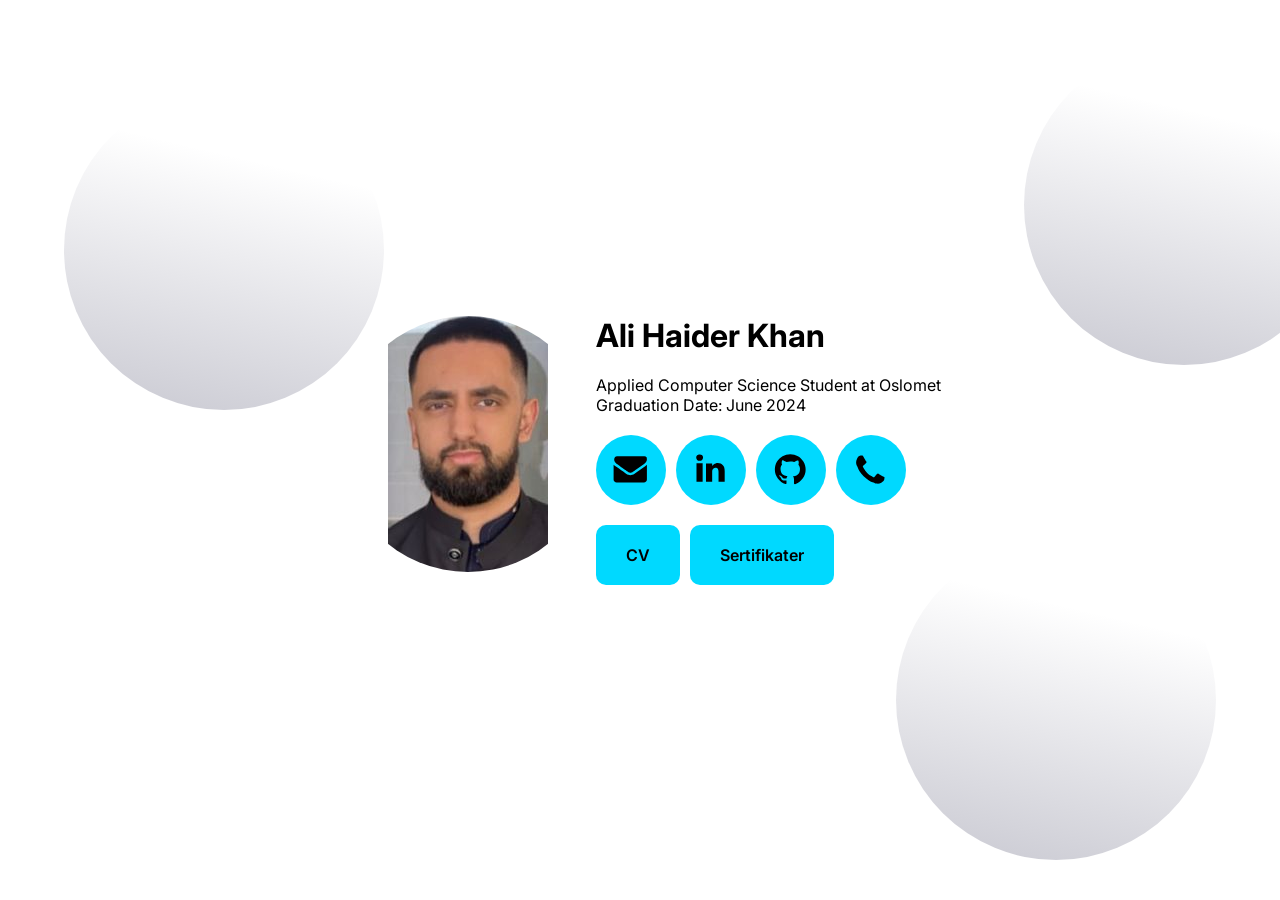
==== index.html @ 6260132c "." ====
<!DOCTYPE html>
<html lang="en">
  <head>
    <meta charset="UTF-8" />
    <meta http-equiv="X-UA-Compatible" content="IE=edge" />
    <meta name="viewport" content="width=device-width, initial-scale=1.0" />
    <title>Portfolio</title>
    <link rel="stylesheet" href="style.css" />
  </head>
  <body>
    <svg
      xmlns="http://www.w3.org/2000/svg"
      version="1.1"
      xmlns:xlink="http://www.w3.org/1999/xlink"
      viewBox="0 0 40 40"
      display="none"
      width="0"
      height="0"
    >
      <symbol id="icon-90a" viewBox="0 0 40 40">
        <path
          d="M37.3,15.3v15.3c0,0.8-0.3,1.6-0.9,2.2c-0.6,0.6-1.4,0.9-2.2,0.9H5.8c-0.8,0-1.6-0.3-2.2-0.9s-0.9-1.4-0.9-2.2V15.3 c0.5,0.6,1.2,1.1,2,1.7c4.7,3.1,7.9,5.4,9.6,6.7c0.7,0.5,1.4,0.9,1.8,1.2c0.4,0.3,1,0.6,1.9,0.9c0.7,0.3,1.5,0.5,2.1,0.5l0,0 c0.6,0,1.4-0.2,2.1-0.5c0.7-0.3,1.4-0.6,1.9-0.9c0.4-0.3,1-0.7,1.8-1.2c2.2-1.6,5.4-3.8,9.6-6.7C36.1,16.5,36.7,15.9,37.3,15.3 L37.3,15.3z M37.3,9.6c0,1-0.3,2-0.9,2.9c-0.6,0.9-1.5,1.8-2.4,2.4c-4.9,3.3-7.9,5.4-9,6.2c-0.1,0.1-0.4,0.3-0.8,0.6 c-0.4,0.3-0.7,0.5-1,0.7c-0.3,0.2-0.6,0.4-1,0.6c-0.4,0.2-0.7,0.4-1.1,0.5c-0.4,0.1-0.6,0.2-0.9,0.2l0,0c-0.3,0-0.6-0.1-0.9-0.2 c-0.3-0.1-0.7-0.3-1.1-0.5c-0.4-0.2-0.7-0.4-1-0.6c-0.3-0.2-0.6-0.4-1-0.7c-0.4-0.3-0.7-0.5-0.8-0.6c-1.1-0.8-2.8-2-5.1-3.5 c-2.3-1.6-3.3-2.4-3.7-2.7c-0.8-0.5-1.6-1.2-2.3-2.2s-1-1.9-1-2.6c0-1,0.3-1.9,0.8-2.5c0.5-0.6,1.2-1,2.3-1h28.4 c0.8,0,1.6,0.3,2.2,0.9C37.1,8.1,37.3,8.8,37.3,9.6L37.3,9.6z"
        ></path>
      </symbol>
      <symbol id="icon-904" viewBox="0 0 40 40">
        <path
          d="M34.8,28.8c0,0.4-0.1,0.8-0.2,1.5c-0.1,0.6-0.2,1.1-0.5,1.4c-0.4,0.7-1.2,1.4-2.6,2.2C30.2,34.7,29,35,27.7,35 c-0.4,0-0.7,0-1.1-0.1c-0.4,0-0.7-0.1-1.2-0.2c-0.5-0.1-0.8-0.2-0.9-0.4c-0.2-0.1-0.6-0.2-1.2-0.5c-0.6-0.2-0.9-0.4-1.1-0.4 c-1.4-0.5-2.6-1.1-3.6-1.8c-1.8-1.1-3.6-2.6-5.5-4.4c-1.9-1.9-3.4-3.7-4.4-5.5C8,20.8,7.4,19.5,7,18.2c0-0.1-0.1-0.5-0.4-1.1 C6.4,16.5,6,16.2,6,16c-0.1-0.2-0.2-0.6-0.4-0.9c-0.1-0.5-0.2-0.8-0.2-1.2s-0.1-0.7-0.1-1.1c0-1.3,0.4-2.6,1.1-3.9 c0.8-1.5,1.5-2.5,2.2-2.7C9,6.1,9.4,5.9,10,5.8c0.6-0.1,1.1-0.2,1.5-0.2c0.2,0,0.4,0,0.5,0.1c0.2,0.1,0.6,0.6,1.1,1.5 c0.1,0.2,0.4,0.6,0.6,1.2c0.2,0.5,0.5,0.9,0.7,1.3c0.2,0.4,0.5,0.8,0.7,1.2c0,0,0.1,0.2,0.4,0.5c0.2,0.2,0.4,0.6,0.5,0.7 c0.1,0.2,0.1,0.4,0.1,0.6c0,0.2-0.2,0.6-0.6,1.1c-0.4,0.5-0.8,0.8-1.3,1.2s-0.9,0.7-1.3,1.1c-0.4,0.4-0.6,0.7-0.6,0.9 c0,0.1,0,0.2,0.1,0.5c0.1,0.2,0.1,0.4,0.2,0.5c0,0.1,0.1,0.2,0.4,0.5c0.1,0.2,0.2,0.4,0.2,0.4c1.1,1.9,2.2,3.5,3.6,4.9 c1.4,1.4,3,2.6,4.9,3.6c0,0,0.1,0.1,0.4,0.2c0.2,0.1,0.4,0.2,0.5,0.4c0.1,0,0.2,0.1,0.5,0.2c0.2,0.1,0.4,0.1,0.5,0.1 c0.2,0,0.6-0.2,0.9-0.6c0.4-0.4,0.7-0.8,1.1-1.3c0.4-0.5,0.7-0.9,1.2-1.3c0.5-0.4,0.8-0.6,1.1-0.6c0.2,0,0.4,0,0.6,0.1 c0.2,0.1,0.5,0.2,0.7,0.5c0.4,0.2,0.5,0.4,0.5,0.4c0.4,0.2,0.7,0.5,1.2,0.7c0.4,0.2,0.8,0.5,1.3,0.7c0.5,0.2,0.8,0.5,1.2,0.6 c0.9,0.5,1.5,0.8,1.6,1.1C34.8,28.5,34.8,28.6,34.8,28.8L34.8,28.8z"
        ></path>
      </symbol>
      <symbol id="icon-906" viewBox="0 0 40 40">
        <path
          d="M27.2,4.7v4.9h-2.9c-1.1,0-1.8,0.2-2.1,0.6c-0.4,0.5-0.6,1.1-0.6,2v3.5H27l-0.7,5.4h-4.7v14H16v-14h-4.7v-5.4H16v-4.1 c0-2.3,0.6-4.1,1.9-5.3s2.9-1.9,5.2-1.9C24.8,4.4,26.2,4.5,27.2,4.7L27.2,4.7z"
        ></path>
      </symbol>
      <symbol id="icon-907" viewBox="0 0 40 40">
        <path
          d="M36,20.3c0,3.5-1,6.6-3.1,9.4c-2,2.8-4.7,4.7-7.9,5.8c-0.4,0.1-0.6,0-0.8-0.1c-0.2-0.2-0.3-0.4-0.3-0.6v-4.4 c0-1.3-0.4-2.3-1.1-3c0.8-0.1,1.5-0.2,2.1-0.4c0.6-0.2,1.3-0.4,2-0.8c0.7-0.4,1.2-0.8,1.7-1.4c0.5-0.5,0.8-1.3,1.1-2.2 s0.4-2,0.4-3.1c0-1.7-0.5-3.1-1.6-4.3c0.5-1.3,0.5-2.7-0.2-4.2c-0.4-0.1-1,0-1.7,0.2c-0.7,0.3-1.4,0.6-1.9,0.9L24,12.5 c-1.3-0.4-2.6-0.5-4-0.5s-2.7,0.2-4,0.5c-0.2-0.2-0.5-0.3-0.9-0.6c-0.4-0.2-0.9-0.5-1.7-0.8c-0.8-0.3-1.4-0.4-1.8-0.3 c-0.6,1.6-0.7,3-0.1,4.2c-1.1,1.2-1.6,2.6-1.6,4.3c0,1.2,0.1,2.2,0.4,3.1s0.6,1.6,1.1,2.2s1,1,1.7,1.4c0.7,0.4,1.3,0.6,2,0.8 c0.6,0.2,1.3,0.3,2.1,0.4c-0.6,0.5-0.9,1.2-1,2.1c-0.3,0.1-0.6,0.2-0.9,0.3c-0.3,0.1-0.7,0.1-1.2,0.1c-0.5,0-0.9-0.1-1.4-0.4 c-0.5-0.3-0.8-0.7-1.2-1.3c-0.3-0.4-0.6-0.8-1-1.1c-0.4-0.3-0.8-0.4-1-0.5L9,26.5c-0.3,0-0.5,0-0.6,0.1c-0.1,0.1-0.1,0.1-0.1,0.2 c0,0.1,0.1,0.2,0.2,0.3c0.1,0.1,0.2,0.2,0.3,0.2l0.1,0.1c0.3,0.1,0.6,0.4,0.9,0.8s0.5,0.7,0.7,1.1l0.2,0.5c0.2,0.5,0.5,1,0.9,1.3 c0.4,0.3,0.9,0.5,1.4,0.6c0.5,0.1,1,0.1,1.4,0.1c0.5,0,0.9,0,1.2-0.1l0.5-0.1c0,0.5,0,1.1,0,1.9c0,0.7,0,1.1,0,1.1 c0,0.2-0.1,0.5-0.3,0.6c-0.2,0.2-0.5,0.2-0.8,0.1c-3.2-1.1-5.8-3-7.9-5.8S4,23.8,4,20.3c0-2.9,0.7-5.6,2.1-8S9.5,7.8,12,6.4 s5.1-2.1,8-2.1s5.6,0.7,8,2.1s4.4,3.4,5.8,5.8S36,17.4,36,20.3L36,20.3z"
        ></path>
      </symbol>
      <symbol id="icon-90b" viewBox="0 0 40 40">
        <path
          d="M12.1,13.8v19.1H5.7V13.8C5.7,13.8,12.1,13.8,12.1,13.8z M12.5,7.9c0,0.9-0.3,1.7-1,2.4c-0.7,0.6-1.5,0.9-2.6,0.9h0 c-1.1,0-1.9-0.3-2.5-0.9c-0.6-0.6-1-1.4-1-2.4c0-1,0.3-1.7,1-2.4S7.9,4.6,9,4.6s1.9,0.3,2.6,0.9S12.5,6.9,12.5,7.9z M35,22v11h-6.4 V22.7c0-1.4-0.3-2.4-0.8-3.2c-0.5-0.8-1.3-1.1-2.4-1.1c-0.8,0-1.5,0.2-2,0.7c-0.5,0.4-1,1-1.2,1.7c-0.1,0.4-0.2,0.9-0.2,1.6v10.7 h-6.4c0-5.1,0-9.3,0-12.5s0-5.1,0-5.7l0-0.9H22v2.8h0c0.3-0.4,0.5-0.8,0.8-1.1c0.3-0.3,0.6-0.6,1.1-1c0.5-0.4,1-0.6,1.7-0.8 c0.7-0.2,1.4-0.3,2.2-0.3c2.2,0,4,0.7,5.3,2.2C34.4,17,35,19.1,35,22L35,22z"
        ></path>
      </symbol>
    </svg>
    <div class="flex">
      <div class="image-container">
        <img src="ali.jpeg" />
      </div>

      <div class="info-container">
        <h1>Ali Haider Khan</h1>
        <p>
          Applied Computer Science Student at Oslomet <br />

          Graduation Date: June 2024
        </p>
        <div class="flex">
          <a href="" class="round">
            <svg>
              <use xlink:href="#icon-90a" />
            </svg>
          </a>
          <a href="" class="round">
            <svg>
              <use xlink:href="#icon-90b" />
            </svg>
          </a>
          <a href="https://github.com/AliHaider2002" target="_blank" class="round">
            <svg>
              <use xlink:href="#icon-907" />
            </svg>
          </a>
          <a href="" class="round">
            <svg>
              <use xlink:href="#icon-904" />
            </svg>
          </a>
        </div>
        <div class="flex">
          <a href="" class="button"> CV </a>
          <a href="" class="button"> Sertifikater </a>
        </div>
      </div>
    </div>

    <img class="medium-circle" src="./svgs/mediumcircle.svg" alt="" />
    <img class="medium-circle n2" src="./svgs/mediumcircle.svg" alt="" />
    <img class="medium-circle n3" src="./svgs/mediumcircle.svg" alt="" />
  </body>
</html>
---- style.css ----
@import url("https://fonts.googleapis.com/css2?family=Inter:wght@100;200;300;400;500;600;700;800;900&display=swap");

* {
  font-family: "Inter", sans-serif;
  margin: 0px;
  box-sizing: border-box;
}
html,
body {
  width: 100vw;
  height: 100vh;
  display: flex;
  justify-content: center;
  align-items: center;
}
.flex {
  display: flex;
}
.image-container {
  width: 20vw;
  height: 20vw;
  overflow: hidden;
  display: flex;
  justify-content: center;
  align-items: center;
  border-radius: 999px;
}
.info-container {
  display: flex;
  justify-content: center;
  align-items: start;
  flex-direction: column;
  gap: 20px;
}
.round {
  width: 70px;
  height: 70px;
  border-radius: 999px;
  margin-right: 10px;
  background-color: rgb(0, 217, 255);
  display: flex;
  justify-content: center;
  align-items: center;
}
.round > svg {
  height: 55%;
  width: 55%;
}
.button {
  padding: 20px 30px;
  margin-right: 10px;
  text-decoration: none;
  background-color: rgb(0, 217, 255);
  border-radius: 10px;
  color: black;
  font-weight: 600;
}
.medium-circle {
  width: 25vw;
  position: absolute;
  top: 10vh;
  left: 5vw;
}
.medium-circle.n2 {
  top: 5vh;
  left: 80vw;
}
.medium-circle.n3 {
  top: 60vh;
  left: 70vw;
}
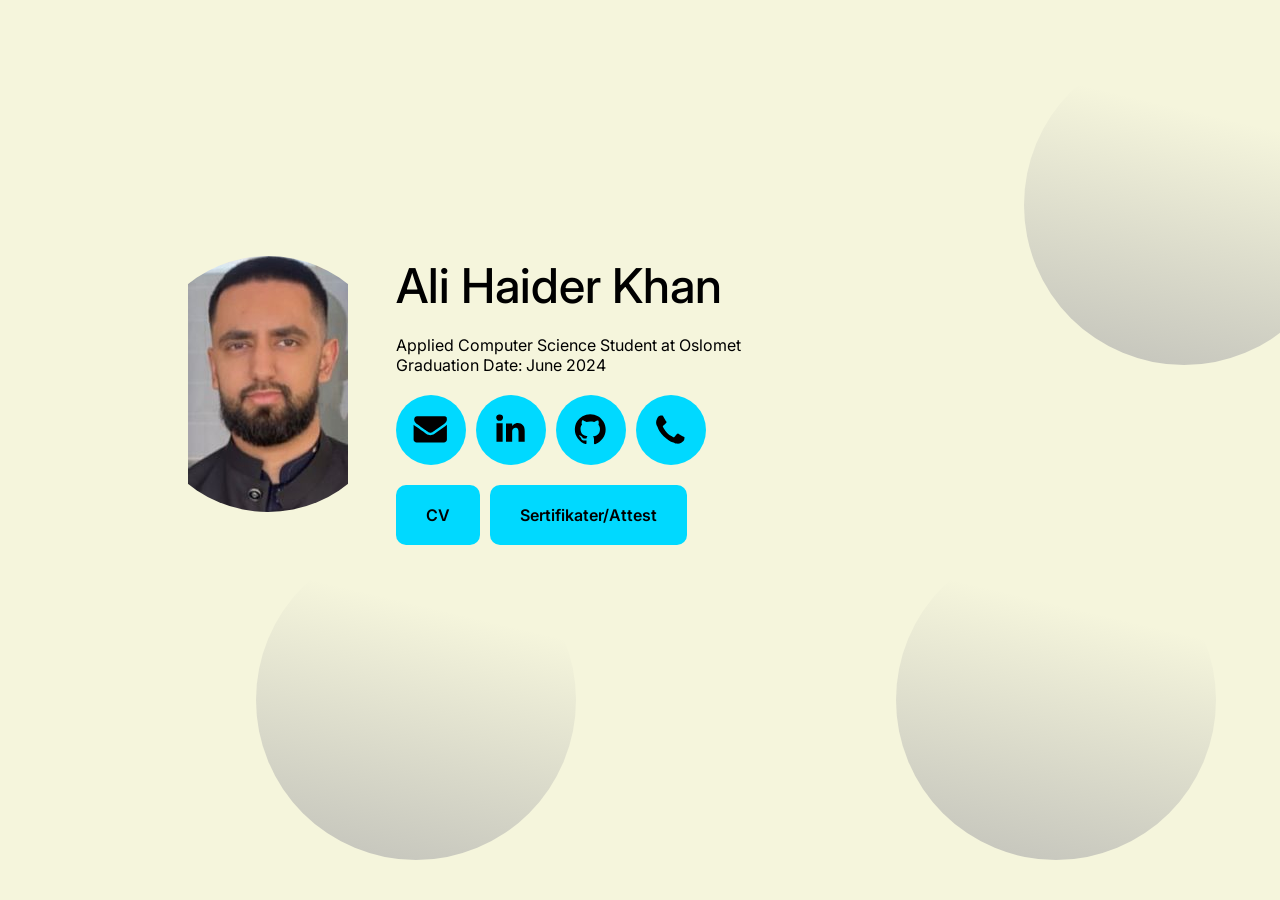
==== commit e44db782: "updating ui" ====
--- a/index.html
+++ b/index.html
@@ -56,30 +56,39 @@
           Graduation Date: June 2024
         </p>
         <div class="flex">
-          <a href="" class="round">
+          <a href="mailto:ali_786@live.no" class="round">
             <svg>
               <use xlink:href="#icon-90a" />
             </svg>
           </a>
-          <a href="" class="round">
+          <a
+            href="https://www.linkedin.com/in/ali-haider-khan-b34752223/"
+            target="_blank"
+            class="round"
+          >
             <svg>
               <use xlink:href="#icon-90b" />
             </svg>
           </a>
-          <a href="https://github.com/AliHaider2002" target="_blank" class="round">
+          <a
+            href="https://github.com/AliHaider2002"
+            target="_blank"
+            class="round"
+          >
             <svg>
               <use xlink:href="#icon-907" />
             </svg>
           </a>
-          <a href="" class="round">
+          <a href="tel:+4745919941" class="round">
             <svg>
               <use xlink:href="#icon-904" />
             </svg>
           </a>
         </div>
         <div class="flex">
-          <a href="" class="button"> CV </a>
-          <a href="" class="button"> Sertifikater </a>
+          <a href="Ali CV$$$.pdf" class="button"> CV </a>
+          <a href="attest-merged-compressed.pdf" class="button"> Sertifikater/Attest </a>
+          
         </div>
       </div>
     </div>
--- a/style.css
+++ b/style.css
@@ -4,6 +4,11 @@
   font-family: "Inter", sans-serif;
   margin: 0px;
   box-sizing: border-box;
+}
+h1 {
+  display: block;
+  font-size: 3em;
+  font-weight: 500;
 }
 html,
 body {
@@ -12,6 +17,7 @@
   display: flex;
   justify-content: center;
   align-items: center;
+  background-color: beige;
 }
 .flex {
   display: flex;
@@ -24,6 +30,8 @@
   justify-content: center;
   align-items: center;
   border-radius: 999px;
+  margin-left: 100px;
+  margin-bottom: 100px;
 }
 .info-container {
   display: flex;
@@ -31,6 +39,8 @@
   align-items: start;
   flex-direction: column;
   gap: 20px;
+  margin-right: 500px;
+  margin-bottom: 100px;
 }
 .round {
   width: 70px;
@@ -41,6 +51,7 @@
   display: flex;
   justify-content: center;
   align-items: center;
+  transition: width 1s;
 }
 .round > svg {
   height: 55%;
@@ -54,12 +65,15 @@
   border-radius: 10px;
   color: black;
   font-weight: 600;
+  transition: 800ms;
 }
+
 .medium-circle {
   width: 25vw;
   position: absolute;
-  top: 10vh;
-  left: 5vw;
+  top: 60vh;
+  left: 20vw;
+  right: 50vw;
 }
 .medium-circle.n2 {
   top: 5vh;
@@ -68,4 +82,4 @@
 .medium-circle.n3 {
   top: 60vh;
   left: 70vw;
-}+}
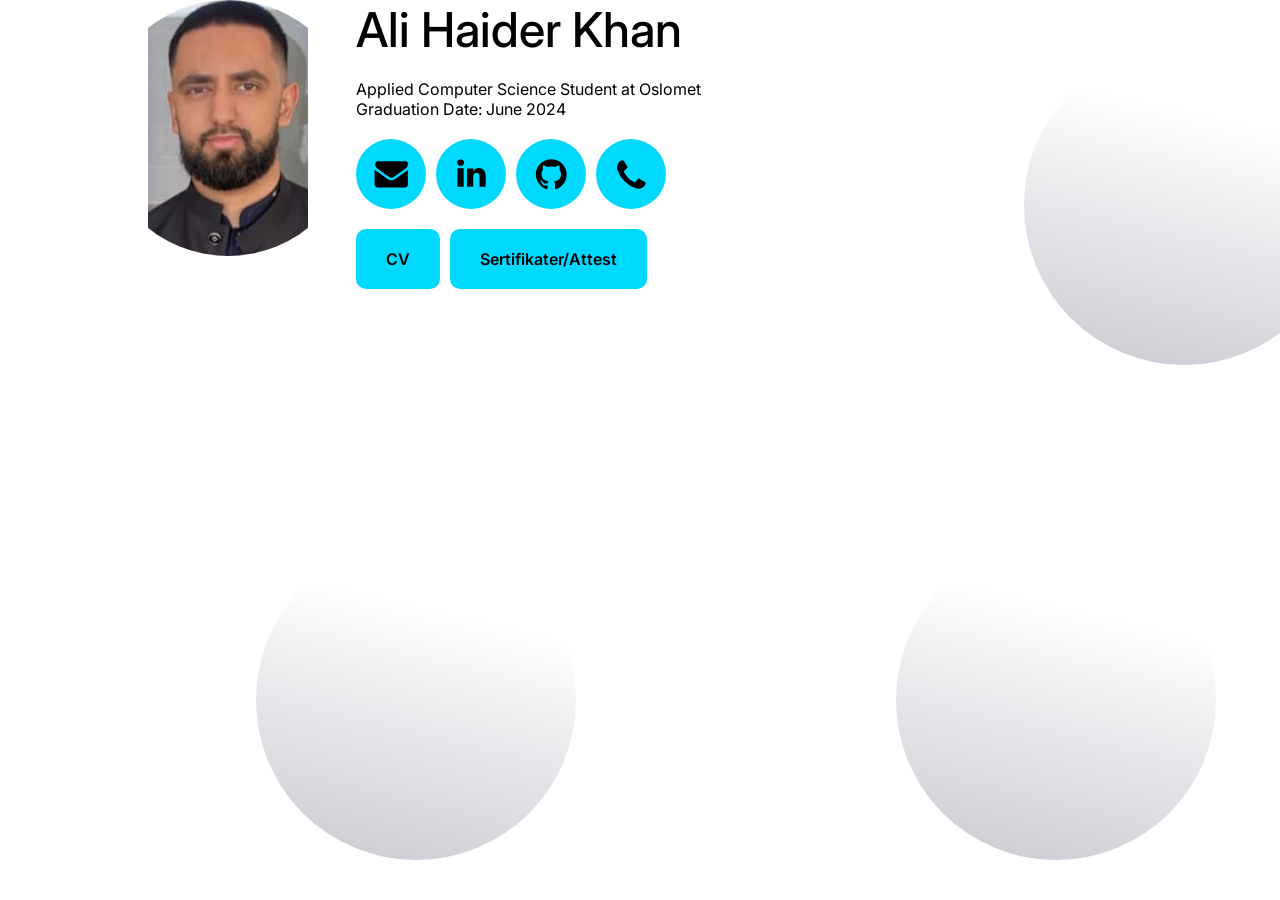
==== commit 23b62295: "Made it responsive on smaller devices" ====
--- a/index.html
+++ b/index.html
@@ -87,8 +87,9 @@
         </div>
         <div class="flex">
           <a href="Ali CV$$$.pdf" class="button"> CV </a>
-          <a href="attest-merged-compressed.pdf" class="button"> Sertifikater/Attest </a>
-          
+          <a href="attest-merged-compressed.pdf" class="button">
+            Sertifikater/Attest
+          </a>
         </div>
       </div>
     </div>
--- a/style.css
+++ b/style.css
@@ -10,6 +10,7 @@
   font-size: 3em;
   font-weight: 500;
 }
+/Users/alihaiderkhan/Desktop/Anvendt data, Ali/1.året/1.semester/Webutvikling/portfolio/portfolio/style.css
 html,
 body {
   width: 100vw;
@@ -83,3 +84,21 @@
   top: 60vh;
   left: 70vw;
 }
+@media (max-width: 800px) {
+  .div1 {
+    max-width: 100vw;
+    flex-direction: column;
+    height: 100vh;
+    justify-content: center;
+    padding: 20px;
+  }
+  .div1 > * {
+    width: 100%;
+  }
+  .image-container {
+    margin-left: 0;
+    margin-bottom: 0;
+    height: 70vh;
+   
+  }
+}
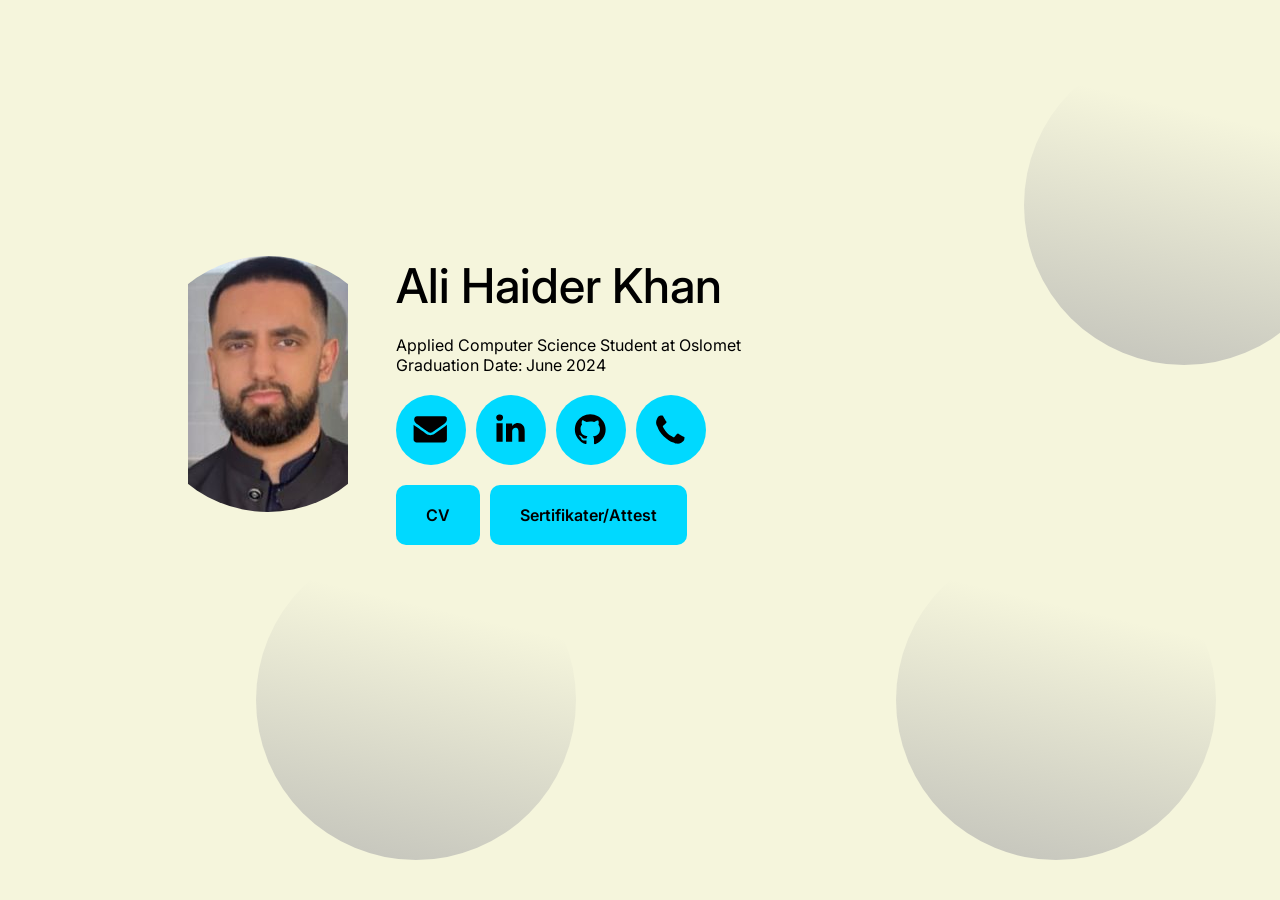
==== commit c114b226: "Bugfixing" ====
--- a/index.html
+++ b/index.html
@@ -43,7 +43,7 @@
         ></path>
       </symbol>
     </svg>
-    <div class="flex">
+    <div class="flex div1">
       <div class="image-container">
         <img src="ali.jpeg" />
       </div>
--- a/style.css
+++ b/style.css
@@ -10,7 +10,7 @@
   font-size: 3em;
   font-weight: 500;
 }
-/Users/alihaiderkhan/Desktop/Anvendt data, Ali/1.året/1.semester/Webutvikling/portfolio/portfolio/style.css
+
 html,
 body {
   width: 100vw;
@@ -99,6 +99,5 @@
     margin-left: 0;
     margin-bottom: 0;
     height: 70vh;
-   
   }
 }
